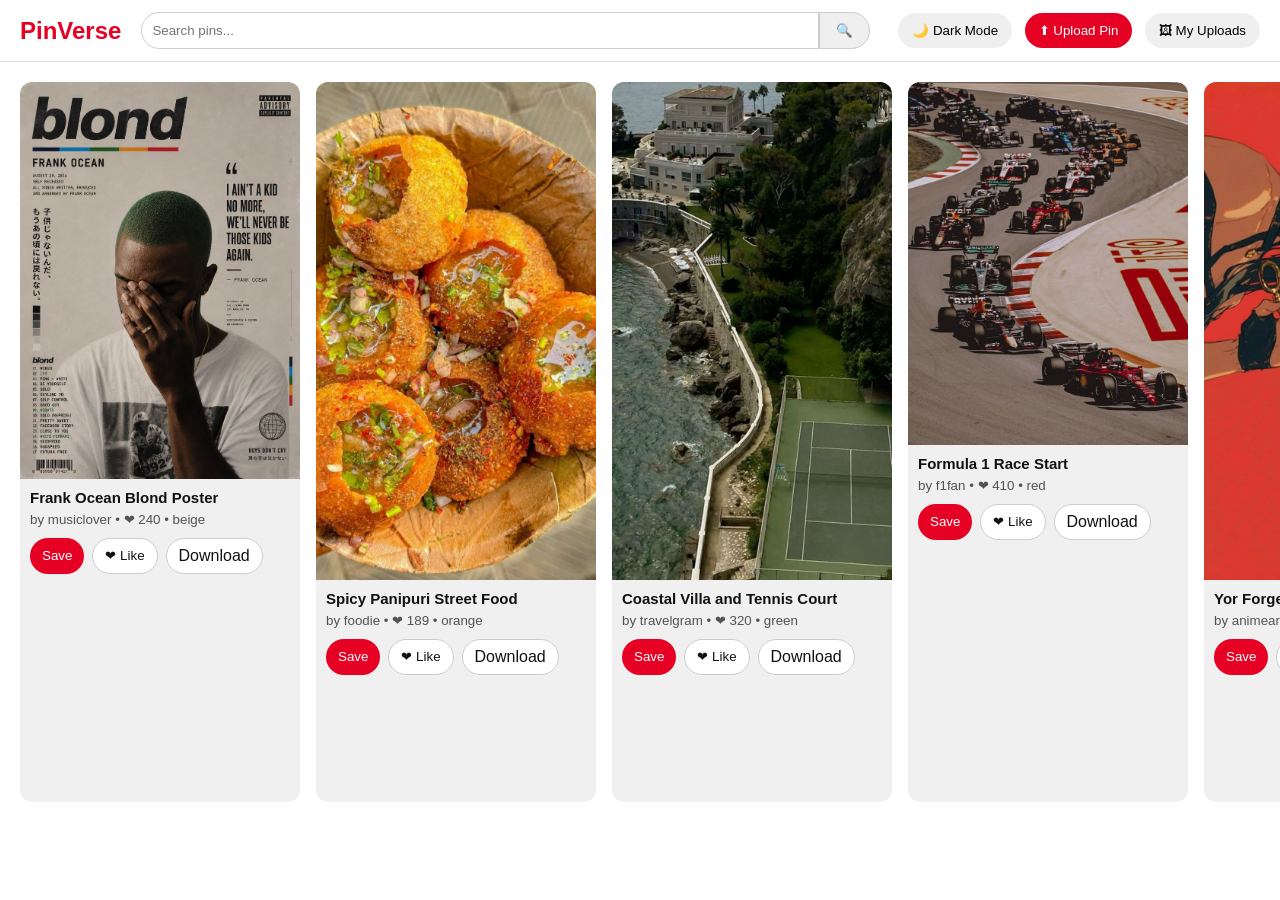
==== index.html @ a73996a0 "Initial commit" ====
<!DOCTYPE html>
<html lang="en" data-theme="light">
<head>
  <meta charset="UTF-8" />
  <meta name="viewport" content="width=device-width, initial-scale=1.0" />
  <title>Pinterest Clone</title>
  <link rel="stylesheet" href="style.css" />
</head>
<body>
  <nav class="navbar">
    <div class="logo">PinVerse</div>

    <!-- Search form. BUG #6 is wired via action + JS below -->
    <!-- BUG #6: Form redirects to error.html on Enter (no preventDefault on submit) -->
    <form id="search-form" action="error.html">
      <input type="text" id="search-input" placeholder="Search pins..." autocomplete="off" />
      <button type="submit" id="search-btn">🔍</button>
    </form>

    <div class="nav-actions">
      <button id="dark-toggle">🌙 Dark Mode</button>
      <!-- BUG #4: Dead upload button — typo onclick, intentionally no file dialog -->
      <button id="upload-btn" onclick="uploadIng()">⬆ Upload Pin</button>
      <button id="preview-test-btn" title="My uploads">🖼 My Uploads</button>
      <input type="file" id="file-input" accept="image/*" hidden />
    </div>
  </nav>

  <div id="upload-preview" class="upload-preview hidden">
    <img id="preview-img" src="" alt="preview" />
    <p id="preview-title"></p>
  </div>

  <!-- BUG #2: Flex row with nowrap — cards force horizontal overflow, last row off-screen -->
  <main id="pin-container" class="pin-container"></main>

  <!-- Template note: each card also contains this (rendered by JS): -->
  <!-- BUG #5: Download navigates externally instead of saving local file -->
  <!-- <a class="download-btn" href="https://pin.it/6lOF3vVip">Download</a> -->

  <div id="modal" class="modal hidden">
    <div class="modal-content">
      <span id="modal-close">&times;</span>
      <img id="modal-img" src="" alt="pin detail" />
      <h2 id="modal-title"></h2>
      <p id="modal-author"></p>
      <div class="modal-actions">
        <button class="like-btn" id="modal-like">❤ Like (<span id="like-count">0</span>)</button>
        <button class="save-btn" id="modal-save">Save Pin</button>
      </div>
    </div>
  </div>

  <div id="confetti-container"></div>

  <script src="script.js"></script>
</body>
</html>
---- style.css ----
:root {
  --background-color: #ffffff;
  --text-color: #111111;
  --card-bg: #f0f0f0;
  --nav-bg: #ffffff;
}

/* BUG #1: Dark mode uses sunburst teal/cream instead of proper dark tones */
[data-theme="dark"] {
  --background-color: #1e5a4c; /* sunburst teal rays (should be #121212) */
  --text-color: #f5e9be;        /* sunburst cream rays (should be #ffffff) */
  --card-bg: #1e5a4c;
  --nav-bg: #f5e9be;
}

* { box-sizing: border-box; margin: 0; padding: 0; }
body { background: var(--background-color); color: var(--text-color); font-family: Arial, sans-serif; }

.navbar {
  display: flex; align-items: center; justify-content: space-between;
  padding: 12px 20px; background: var(--nav-bg);
  position: sticky; top: 0; z-index: 10; border-bottom: 1px solid #ddd;
}
.logo { font-size: 24px; font-weight: bold; color: #e60023; }
.logo span { color: var(--text-color); }
#search-form { display: flex; flex: 1; margin: 0 20px; }
#search-input { flex: 1; padding: 10px; border-radius: 20px 0 0 20px; border: 1px solid #ccc; }
#search-btn { padding: 10px 16px; border-radius: 0 20px 20px 0; border: 1px solid #ccc; cursor: pointer; }
.nav-actions button { margin-left: 8px; padding: 10px 14px; border-radius: 20px; border: none; cursor: pointer; }
#upload-btn { background: #e60023; color: #fff; }

/* BUG #2: Flex nowrap with fixed-width cards + wide container -> guaranteed horizontal overflow */
.pin-container {
  display: flex;
  flex-wrap: nowrap;
  gap: 16px;
  padding: 20px;
  width: 1600px;
  overflow-x: visible;
}
.pin-card { flex: 0 0 280px; }

.pin-card {
  background: var(--card-bg); border-radius: 12px; overflow: hidden;
  cursor: pointer; position: relative; transition: top 1s ease-in;
}
.pin-card img { width: 100%; display: block; }
.pin-info { padding: 10px; }
.pin-info h3 { font-size: 15px; margin-bottom: 4px; }
.pin-info small { opacity: 0.7; }
.card-actions { display: flex; gap: 8px; padding: 0 10px 10px; }
.save-btn { background: #e60023; color: #fff; border: none; border-radius: 20px; padding: 8px 12px; cursor: pointer; }
.like-btn, .download-btn { border: 1px solid #ccc; border-radius: 20px; padding: 8px 12px; cursor: pointer; text-decoration: none; color: inherit; background: #fff; }

/* Used by BUG #8 gravity drop — highly visible fall: spins, drops off screen, fades */
@keyframes fallDrop {
  0% { transform: translateY(0) rotate(0deg); opacity: 1; }
  30% { transform: translateY(60px) rotate(8deg); opacity: 1; }
  70% { transform: translateY(70vh) rotate(-15deg); opacity: 0.9; }
  100% { transform: translateY(110vh) rotate(25deg); opacity: 0; }
}
.pin-card.fall { animation: fallDrop 1.2s ease-in forwards; z-index: 50; }

.modal { position: fixed; inset: 0; background: rgba(0,0,0,0.6); display: flex; align-items: center; justify-content: center; }
.modal.hidden, .hidden { display: none; }
.modal-content { background: var(--background-color); padding: 20px; border-radius: 12px; max-width: 500px; width: 90%; text-align: center; }
.modal-content img { width: 100%; border-radius: 8px; }
#modal-close { float: right; font-size: 28px; cursor: pointer; }
.modal-actions { margin-top: 12px; display: flex; gap: 10px; justify-content: center; }

.upload-preview {
  position: fixed; top: 50%; left: 50%; transform: translate(-50%, -50%);
  z-index: 60; text-align: center; padding: 20px;
  background: var(--background-color); border-radius: 12px;
  box-shadow: 0 8px 30px rgba(0,0,0,0.35); max-width: 90vw;
}
.upload-preview img {
  display: block; margin: 0 auto 16px; max-width: 500px; width: 100%;
  border-radius: 8px;
}
.upload-preview {
  min-width: 640px; max-width: 92vw;
}
.upload-preview p { font-size: 18px; margin-top: 8px; }

#confetti-container { position: fixed; top: 0; left: 0; width: 100%; pointer-events: none; z-index: 99; }
.confetti { position: absolute; width: 10px; height: 10px; top: 0; }

/* Minimal pop on just the ❤ inside the <small> likes line */
.pin-info .heart { display: inline-block; }
@keyframes heartPop { 0% { transform: scale(1); } 40% { transform: scale(1.6); color: #e60023; } 100% { transform: scale(1); } }
.pin-info .heart.heart-pop { animation: heartPop 0.35s ease; }
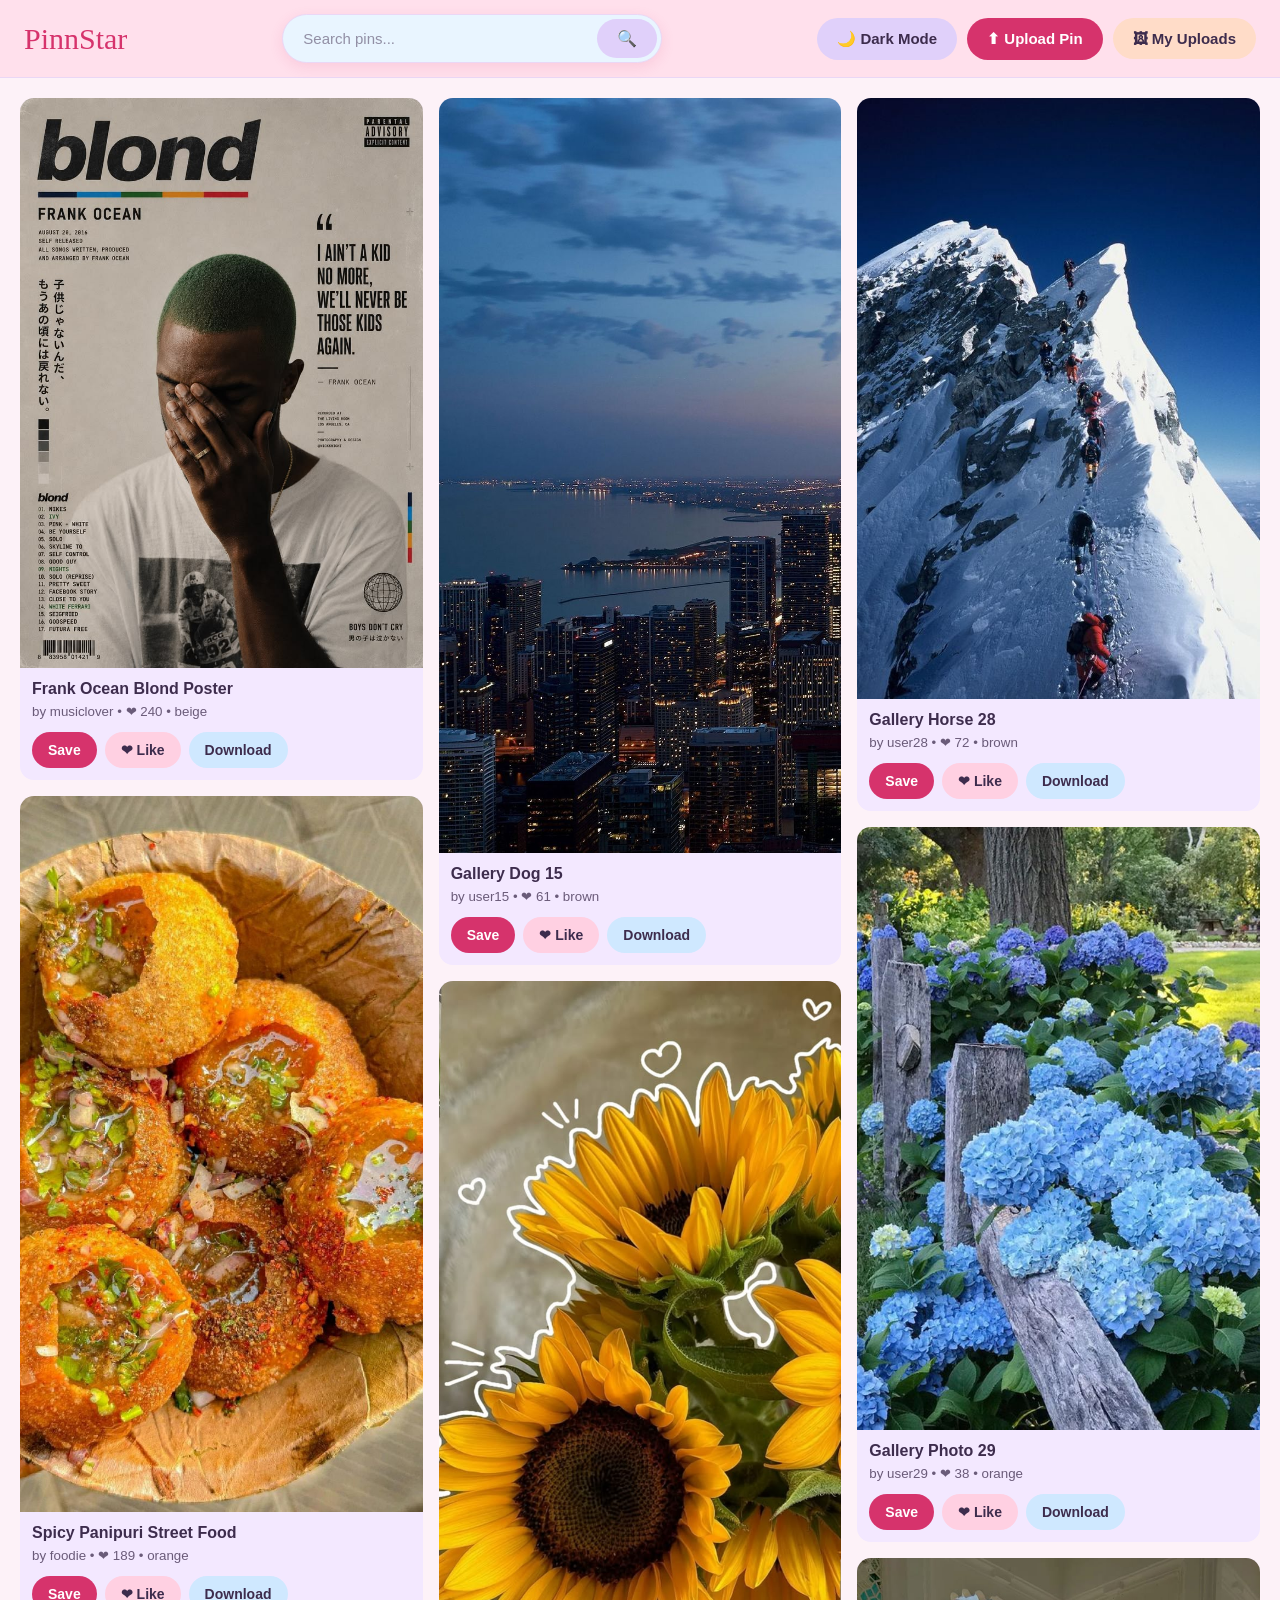
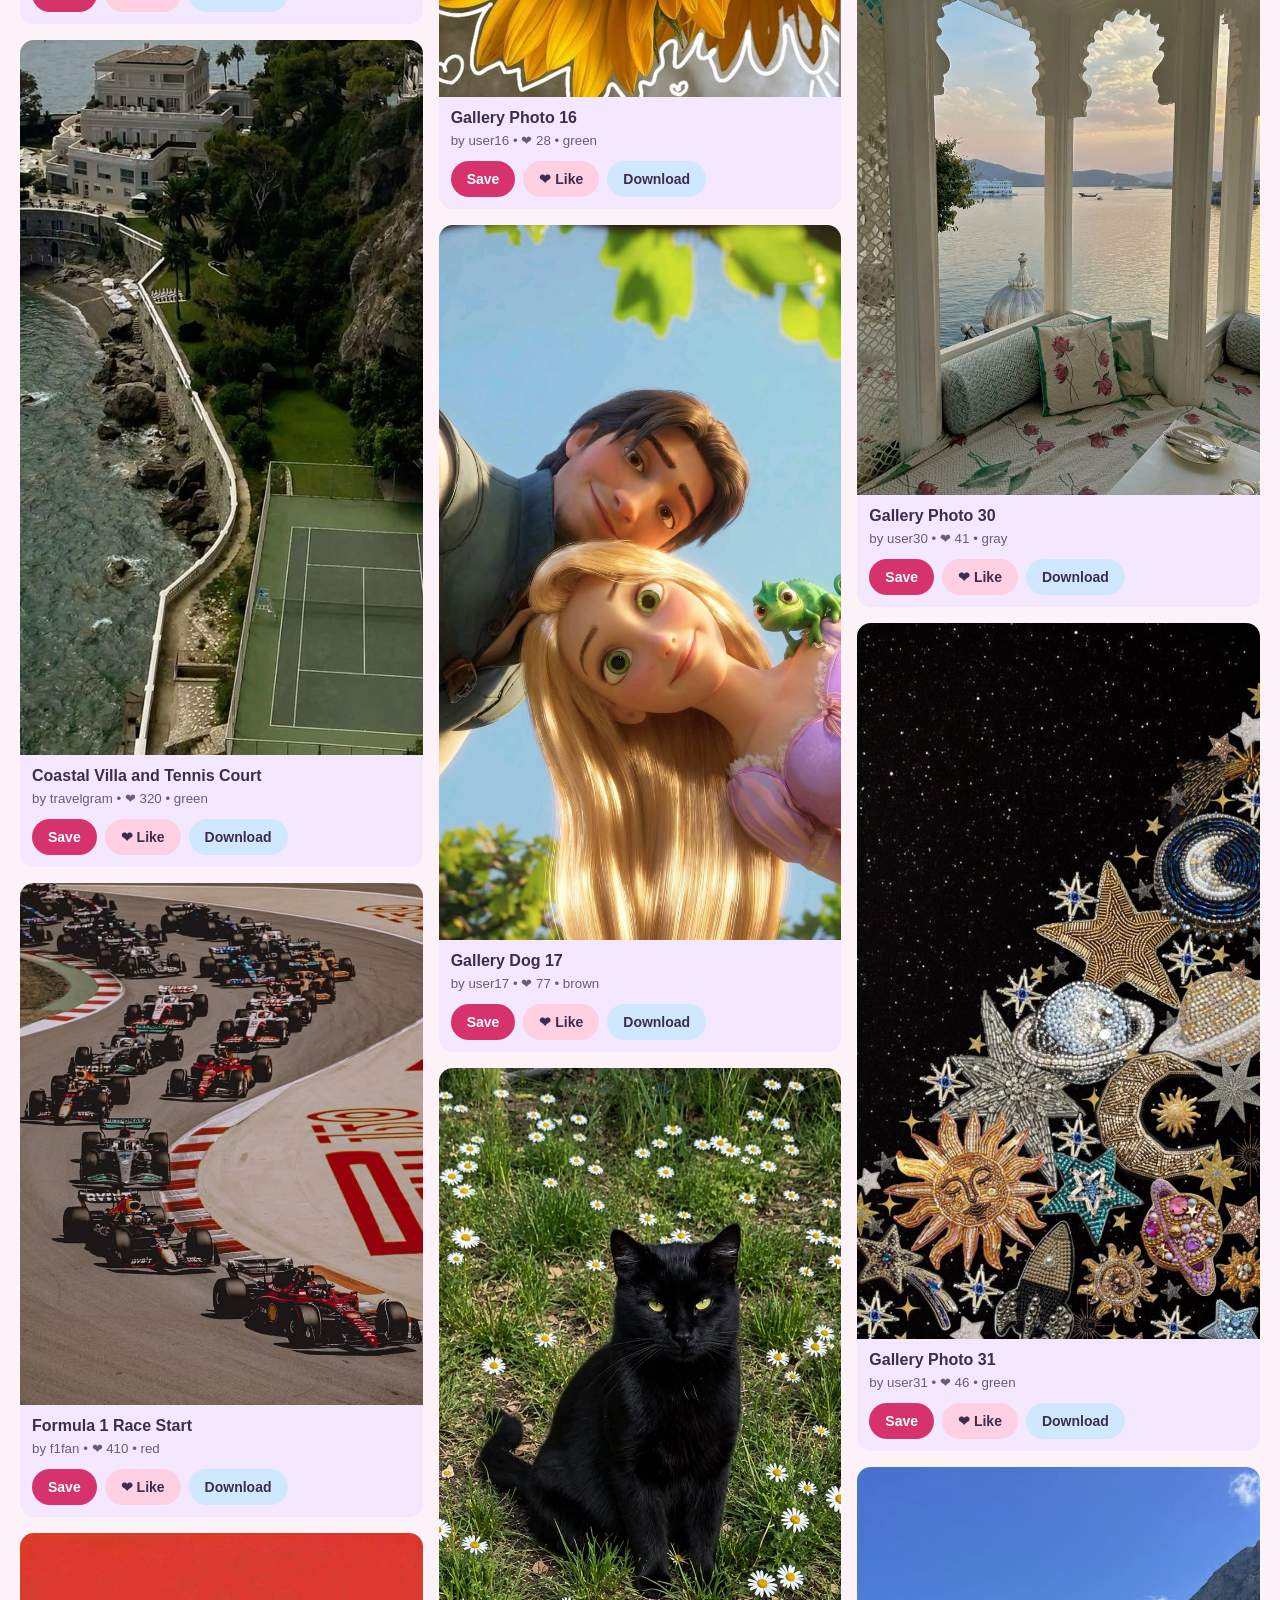
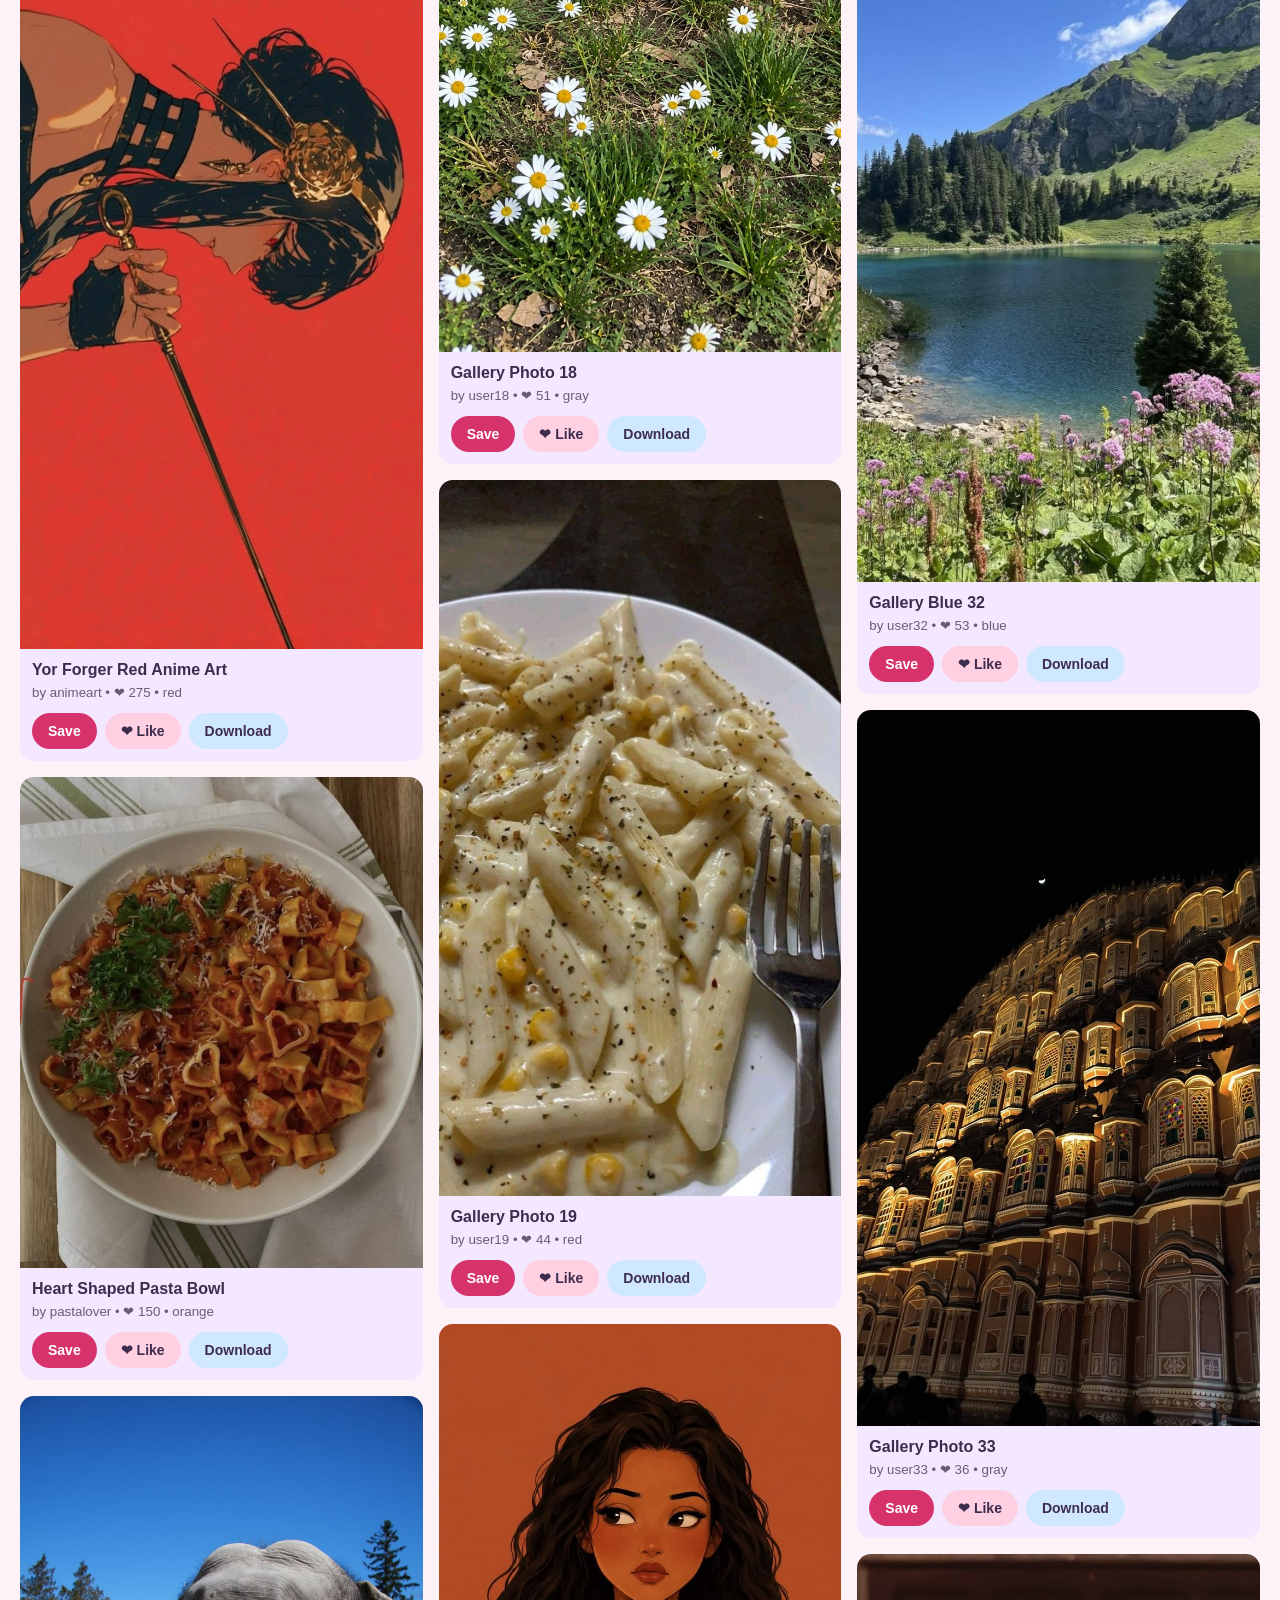
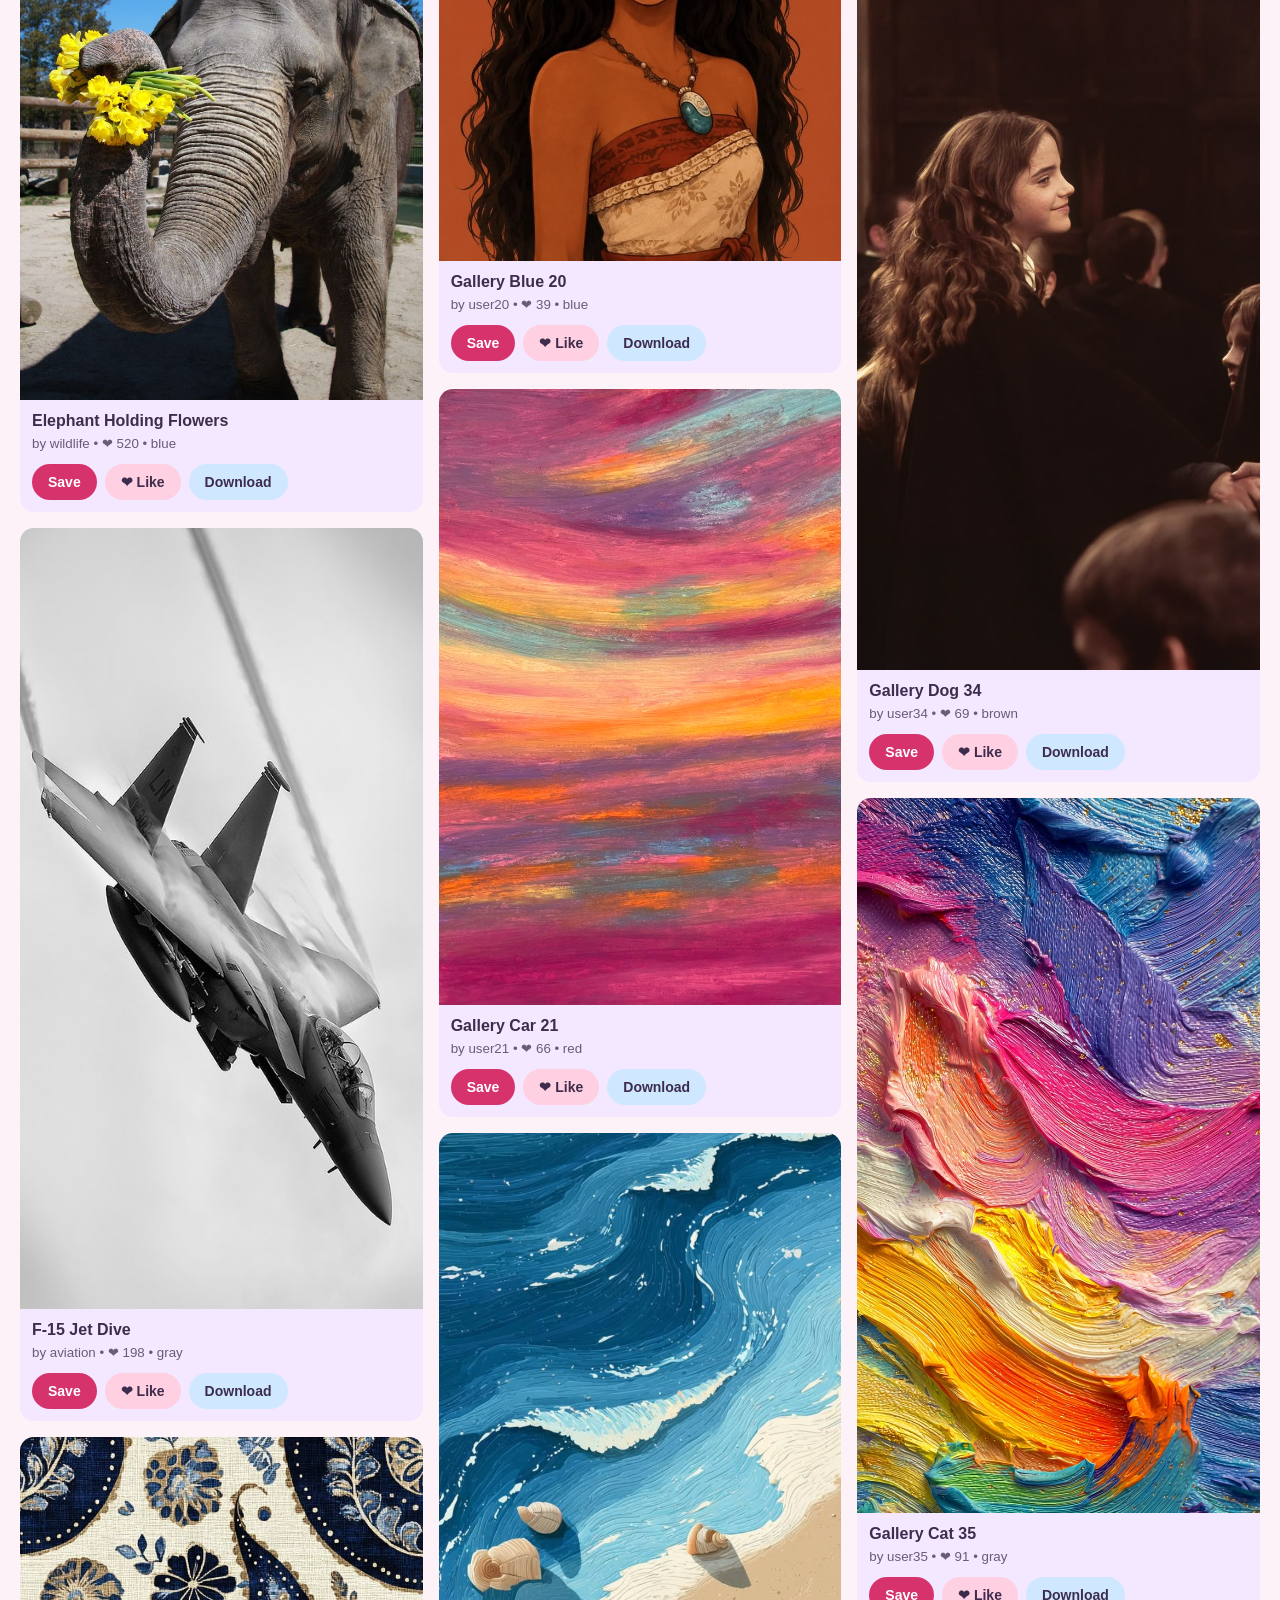
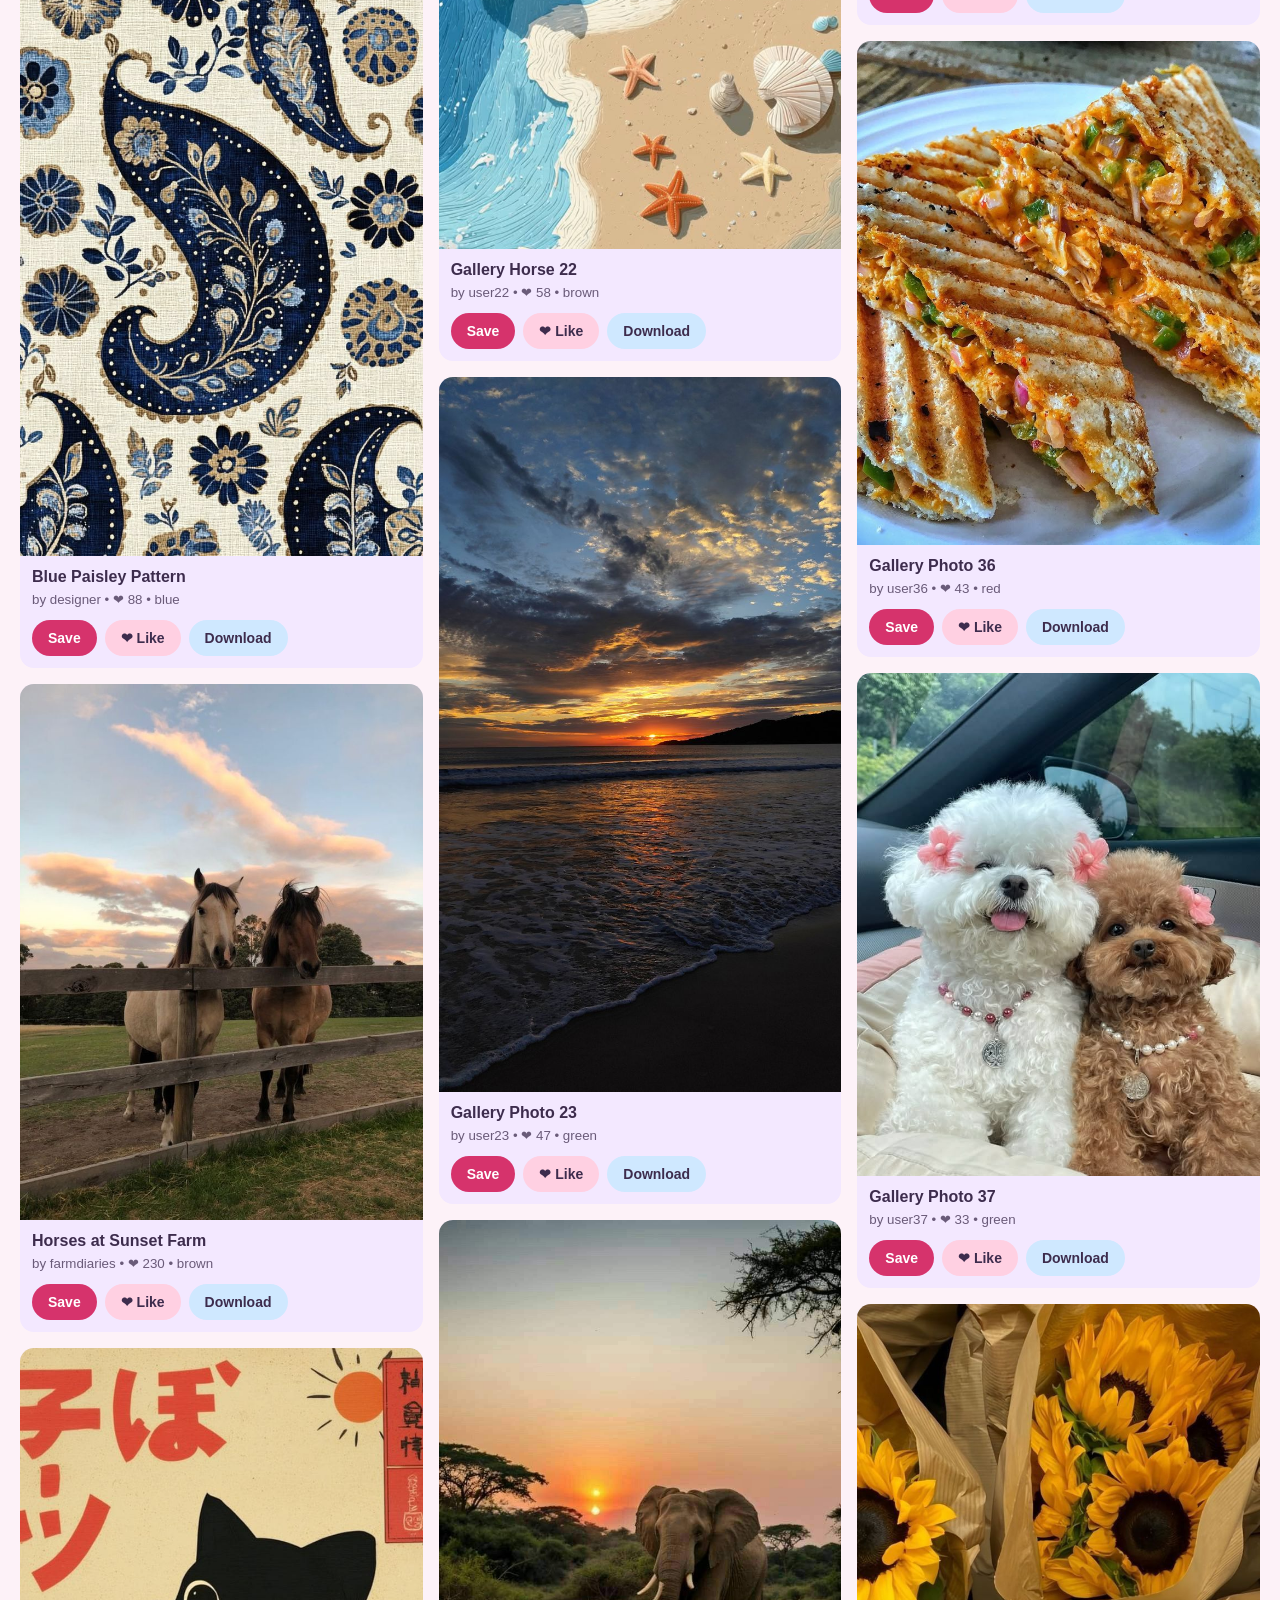
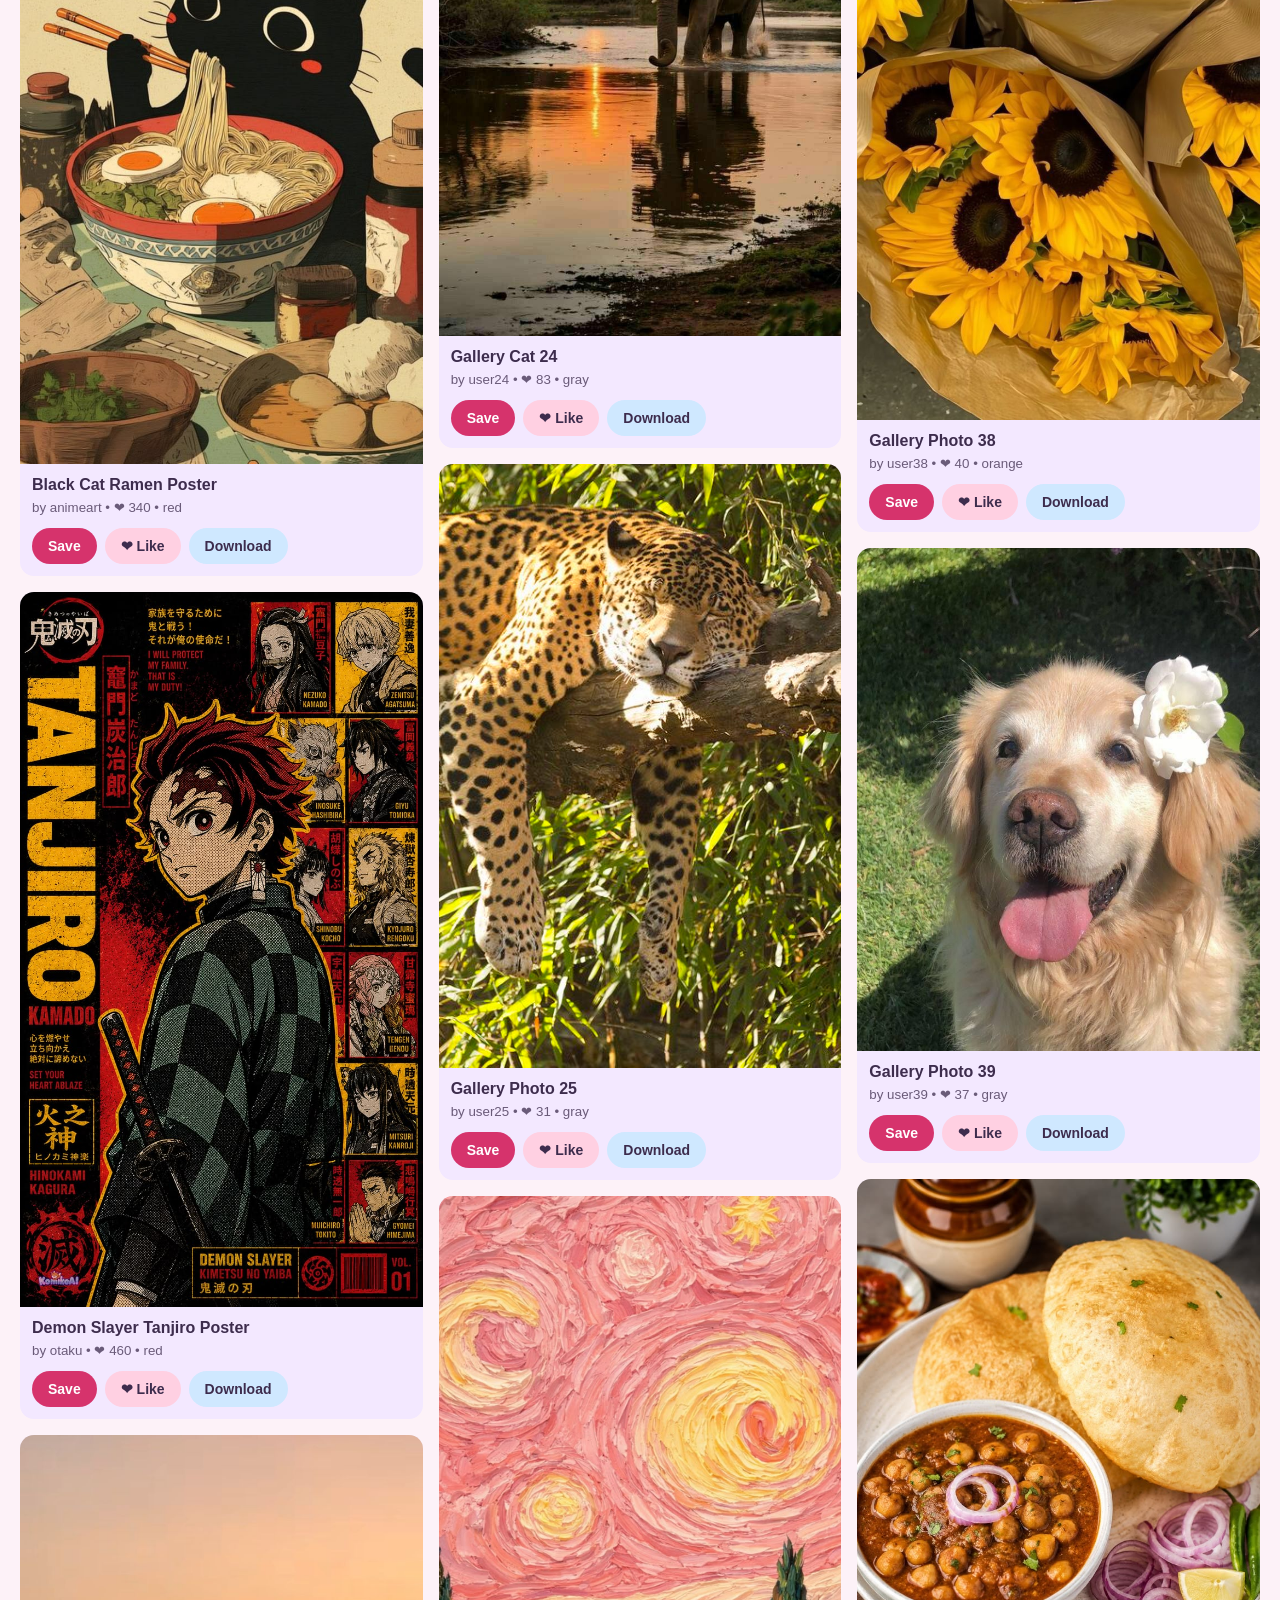
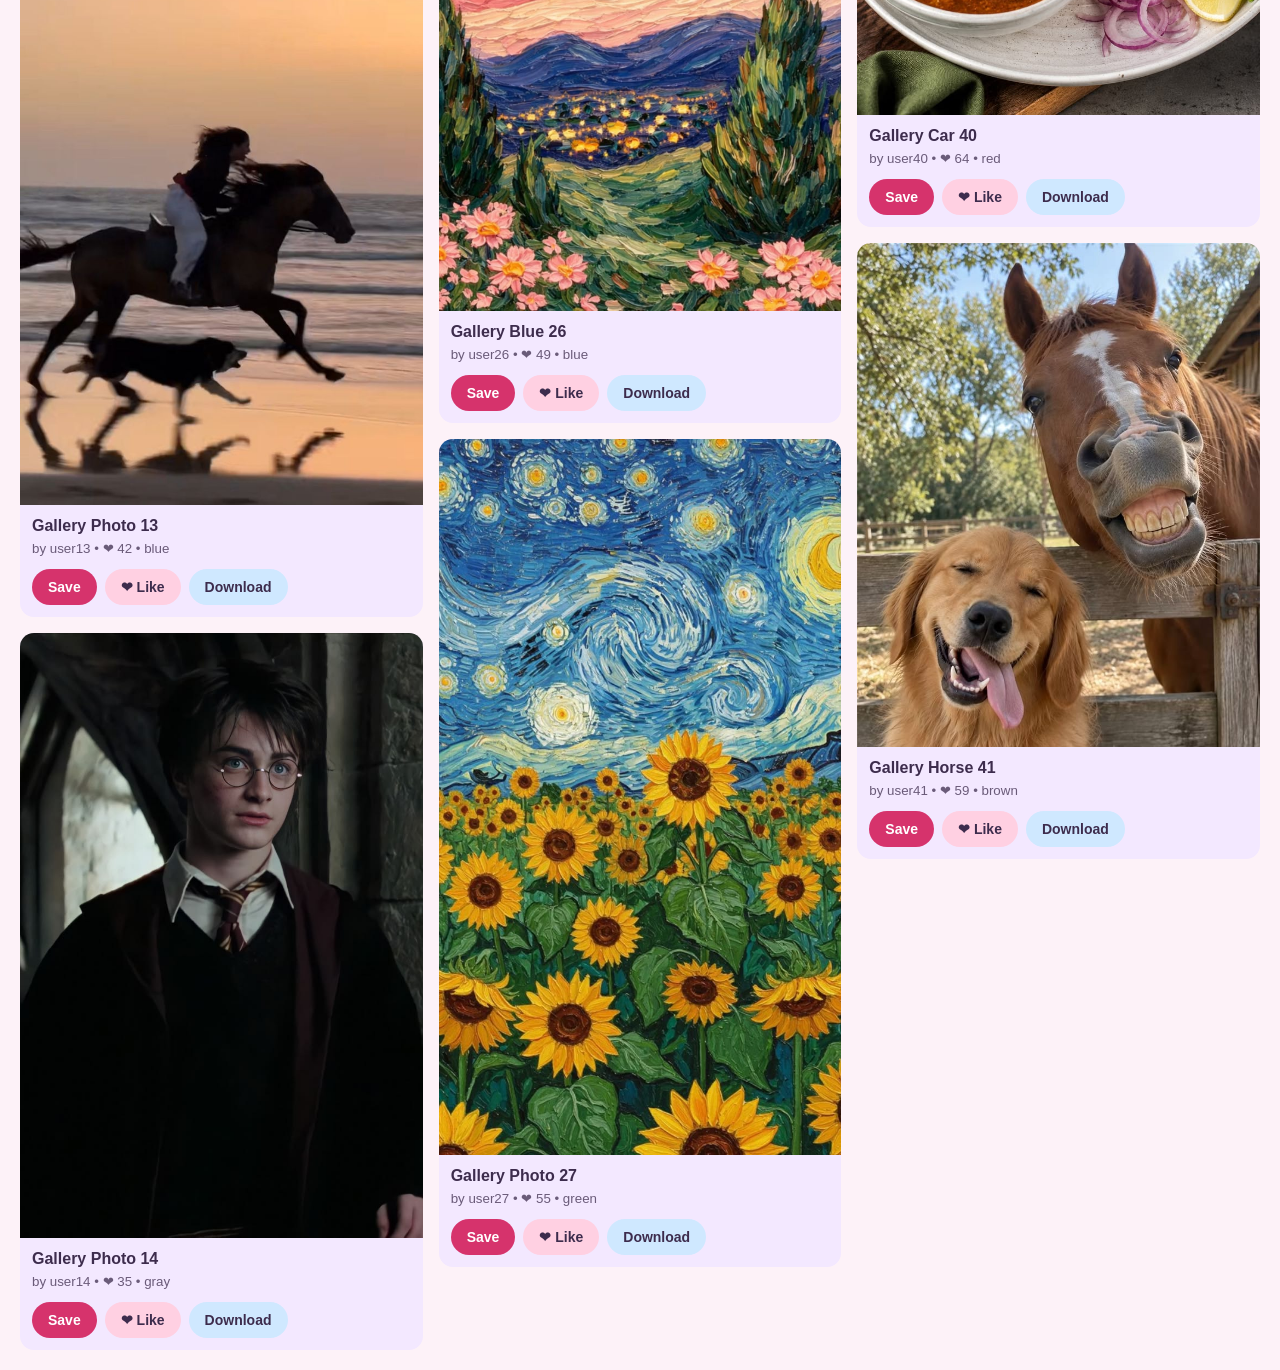
==== commit 1209994a: "Update website" ====
--- a/index.html
+++ b/index.html
@@ -3,24 +3,22 @@
 <head>
   <meta charset="UTF-8" />
   <meta name="viewport" content="width=device-width, initial-scale=1.0" />
-  <title>Pinterest Clone</title>
+  <title>PinnStar</title>
   <link rel="stylesheet" href="style.css" />
 </head>
 <body>
   <nav class="navbar">
-    <div class="logo">PinVerse</div>
+    <div class="logo">PinnStar</div>
 
-    <!-- Search form. BUG #6 is wired via action + JS below -->
-    <!-- BUG #6: Form redirects to error.html on Enter (no preventDefault on submit) -->
-    <form id="search-form" action="error.html">
+    <form id="search-form">
       <input type="text" id="search-input" placeholder="Search pins..." autocomplete="off" />
       <button type="submit" id="search-btn">🔍</button>
     </form>
 
     <div class="nav-actions">
       <button id="dark-toggle">🌙 Dark Mode</button>
-      <!-- BUG #4: Dead upload button — typo onclick, intentionally no file dialog -->
-      <button id="upload-btn" onclick="uploadIng()">⬆ Upload Pin</button>
+      <!-- CORRECT: onclick="uploadImage()" -->
+      <button id="upload-btn" onclick="downloadImage()">⬆ Upload Pin</button>
       <button id="preview-test-btn" title="My uploads">🖼 My Uploads</button>
       <input type="file" id="file-input" accept="image/*" hidden />
     </div>
@@ -31,12 +29,7 @@
     <p id="preview-title"></p>
   </div>
 
-  <!-- BUG #2: Flex row with nowrap — cards force horizontal overflow, last row off-screen -->
   <main id="pin-container" class="pin-container"></main>
-
-  <!-- Template note: each card also contains this (rendered by JS): -->
-  <!-- BUG #5: Download navigates externally instead of saving local file -->
-  <!-- <a class="download-btn" href="https://pin.it/6lOF3vVip">Download</a> -->
 
   <div id="modal" class="modal hidden">
     <div class="modal-content">
@@ -55,4 +48,4 @@
 
   <script src="script.js"></script>
 </body>
-</html>
+</html>
--- a/style.css
+++ b/style.css
@@ -1,58 +1,123 @@
 :root {
-  --background-color: #ffffff;
-  --text-color: #111111;
-  --card-bg: #f0f0f0;
-  --nav-bg: #ffffff;
+  --background-color: #fdf2f8;  /* blush pink */
+  --text-color: #3d2c4d;        /* soft plum */
+  --card-bg: #f3e8ff;           /* lavender mist */
+  --nav-bg: #ffe0ec;            /* pastel pink */
+  --input-bg: #e9f5ff;          /* baby blue */
+  --border-color: #ead7f5;
+  --accent: #d6336c;            /* raspberry pink */
+
+  --lavender: #e0d0fa;
+  --peach: #ffdcc8;
+  --rose: #ffd0e2;
+  --sky: #cfe8ff;
 }
 
-/* BUG #1: Dark mode uses sunburst teal/cream instead of proper dark tones */
 [data-theme="dark"] {
-  --background-color: #1e5a4c; /* sunburst teal rays (should be #121212) */
-  --text-color: #f5e9be;        /* sunburst cream rays (should be #ffffff) */
-  --card-bg: #1e5a4c;
-  --nav-bg: #f5e9be;
+  --background-color: #121212;
+  --text-color: #ffffff;
+  --card-bg: #1e1e1e;
+  --nav-bg: #1a1a1a;
+  --input-bg: #2c2c2c;
+  --border-color: #333333;
+  --accent: #ff6f9c;
+
+  --lavender: #3b2f5c;
+  --peach: #5a3a2e;
+  --rose: #5c2f45;
+  --sky: #26435f;
 }
 
 * { box-sizing: border-box; margin: 0; padding: 0; }
-body { background: var(--background-color); color: var(--text-color); font-family: Arial, sans-serif; }
+body {
+  background: var(--background-color);
+  color: var(--text-color);
+  font-family: "Quicksand", "Trebuchet MS", sans-serif;
+  font-weight: 500;
+}
+button, input { font-family: inherit; }
 
 .navbar {
   display: flex; align-items: center; justify-content: space-between;
-  padding: 12px 20px; background: var(--nav-bg);
-  position: sticky; top: 0; z-index: 10; border-bottom: 1px solid #ddd;
+  padding: 14px 24px; background: var(--nav-bg);
+  position: sticky; top: 0; z-index: 10; border-bottom: 1px solid var(--border-color);
 }
-.logo { font-size: 24px; font-weight: bold; color: #e60023; }
+.logo { font-family: "Pacifico", cursive; font-size: 30px; color: var(--accent); }
 .logo span { color: var(--text-color); }
-#search-form { display: flex; flex: 1; margin: 0 20px; }
-#search-input { flex: 1; padding: 10px; border-radius: 20px 0 0 20px; border: 1px solid #ccc; }
-#search-btn { padding: 10px 16px; border-radius: 0 20px 20px 0; border: 1px solid #ccc; cursor: pointer; }
-.nav-actions button { margin-left: 8px; padding: 10px 14px; border-radius: 20px; border: none; cursor: pointer; }
-#upload-btn { background: #e60023; color: #fff; }
 
-/* BUG #2: Flex nowrap with fixed-width cards + wide container -> guaranteed horizontal overflow */
+/* Shorter, prettier search bar */
+#search-form {
+  display: flex; align-items: center;
+  flex: 0 1 380px; margin: 0 auto;
+  background: var(--input-bg);
+  border: 1px solid var(--border-color);
+  border-radius: 999px;
+  padding: 4px;
+  box-shadow: 0 4px 14px rgba(214, 51, 108, 0.12);
+  transition: box-shadow 0.2s, border-color 0.2s;
+}
+#search-form:focus-within {
+  border-color: var(--accent);
+  box-shadow: 0 0 0 3px rgba(214, 51, 108, 0.18);
+}
+#search-input {
+  flex: 1; min-width: 0;
+  padding: 10px 16px; font-size: 15px;
+  border: none; outline: none; background: transparent; color: var(--text-color);
+}
+#search-input::placeholder { color: var(--text-color); opacity: 0.5; }
+#search-btn {
+  padding: 10px 20px; font-size: 16px;
+  border: none; border-radius: 999px;
+  background: var(--lavender); color: var(--text-color); cursor: pointer;
+}
+
+/* Bigger buttons, each with its own pastel color */
+.nav-actions { display: flex; align-items: center; gap: 10px; }
+.nav-actions button {
+  padding: 12px 20px; font-size: 15px; font-weight: 700;
+  border-radius: 999px; border: none; cursor: pointer;
+  color: var(--text-color);
+}
+#dark-toggle { background: var(--lavender); }
+#preview-test-btn { background: var(--peach); }
+#upload-btn { background: var(--accent); color: #fff; }
+
 .pin-container {
-  display: flex;
-  flex-wrap: nowrap;
-  gap: 16px;
+  column-width: 300px;
+  column-gap: 16px;
   padding: 20px;
-  width: 1600px;
-  overflow-x: visible;
 }
-.pin-card { flex: 0 0 280px; }
 
 .pin-card {
-  background: var(--card-bg); border-radius: 12px; overflow: hidden;
+  break-inside: avoid;
+  margin-bottom: 16px;
+  background: var(--card-bg); border-radius: 14px; overflow: hidden;
   cursor: pointer; position: relative; transition: top 1s ease-in;
 }
 .pin-card img { width: 100%; display: block; }
-.pin-info { padding: 10px; }
-.pin-info h3 { font-size: 15px; margin-bottom: 4px; }
-.pin-info small { opacity: 0.7; }
-.card-actions { display: flex; gap: 8px; padding: 0 10px 10px; }
-.save-btn { background: #e60023; color: #fff; border: none; border-radius: 20px; padding: 8px 12px; cursor: pointer; }
-.like-btn, .download-btn { border: 1px solid #ccc; border-radius: 20px; padding: 8px 12px; cursor: pointer; text-decoration: none; color: inherit; background: #fff; }
+.pin-info { padding: 12px; }
+.pin-info h3 { font-size: 16px; font-weight: 700; margin-bottom: 4px; }
+.pin-info small { opacity: 0.75; }
+.card-actions { display: flex; flex-wrap: wrap; gap: 8px; padding: 0 12px 12px; }
 
-/* Used by BUG #8 gravity drop — highly visible fall: spins, drops off screen, fades */
+.save-btn, .like-btn, .download-btn {
+  padding: 10px 16px; font-size: 14px; font-weight: 700;
+  border: none; border-radius: 999px; cursor: pointer;
+  text-decoration: none; color: var(--text-color);
+}
+.save-btn { background: var(--accent); color: #fff; }
+.like-btn { background: var(--rose); }
+.download-btn { background: var(--sky); }
+
+.nav-actions button, .save-btn, .like-btn, .download-btn, #search-btn {
+  transition: transform 0.15s ease, filter 0.15s ease;
+}
+.nav-actions button:hover, .save-btn:hover, .like-btn:hover, .download-btn:hover, #search-btn:hover {
+  transform: translateY(-2px);
+  filter: brightness(0.97);
+}
+
 @keyframes fallDrop {
   0% { transform: translateY(0) rotate(0deg); opacity: 1; }
   30% { transform: translateY(60px) rotate(8deg); opacity: 1; }
@@ -63,30 +128,56 @@
 
 .modal { position: fixed; inset: 0; background: rgba(0,0,0,0.6); display: flex; align-items: center; justify-content: center; }
 .modal.hidden, .hidden { display: none; }
-.modal-content { background: var(--background-color); padding: 20px; border-radius: 12px; max-width: 500px; width: 90%; text-align: center; }
+.modal-content { background: var(--background-color); padding: 20px; border-radius: 14px; max-width: 500px; width: 90%; text-align: center; }
 .modal-content img { width: 100%; border-radius: 8px; }
 #modal-close { float: right; font-size: 28px; cursor: pointer; }
 .modal-actions { margin-top: 12px; display: flex; gap: 10px; justify-content: center; }
 
-.upload-preview {
-  position: fixed; top: 50%; left: 50%; transform: translate(-50%, -50%);
-  z-index: 60; text-align: center; padding: 20px;
-  background: var(--background-color); border-radius: 12px;
-  box-shadow: 0 8px 30px rgba(0,0,0,0.35); max-width: 90vw;
-}
-.upload-preview img {
-  display: block; margin: 0 auto 16px; max-width: 500px; width: 100%;
-  border-radius: 8px;
-}
-.upload-preview {
-  min-width: 640px; max-width: 92vw;
-}
-.upload-preview p { font-size: 18px; margin-top: 8px; }
+.upload-preview { text-align: center; padding: 12px; }
+.upload-preview img { max-width: 200px; border-radius: 8px; }
 
 #confetti-container { position: fixed; top: 0; left: 0; width: 100%; pointer-events: none; z-index: 99; }
 .confetti { position: absolute; width: 10px; height: 10px; top: 0; }
 
-/* Minimal pop on just the ❤ inside the <small> likes line */
 .pin-info .heart { display: inline-block; }
-@keyframes heartPop { 0% { transform: scale(1); } 40% { transform: scale(1.6); color: #e60023; } 100% { transform: scale(1); } }
+@keyframes heartPop { 0% { transform: scale(1); } 40% { transform: scale(1.6); color: var(--accent); } 100% { transform: scale(1); } }
 .pin-info .heart.heart-pop { animation: heartPop 0.35s ease; }
+
+/* BUG 1: image disappears on hover. CORRECT: delete this rule */
+.pin-card img:hover { opacity: 0; }
+
+/* BUG 3: Save expands over the whole page */
+#save-overlay {
+  position: fixed; inset: 0; z-index: 500;
+  background: var(--accent); color: #fff;
+  display: flex; align-items: center; justify-content: center;
+  font-size: 12vw; font-weight: 700;
+  animation: growSave 0.6s ease-out;
+}
+@keyframes growSave {
+  from { transform: scale(0.05); border-radius: 50%; }
+  to { transform: scale(1); border-radius: 0; }
+}
+
+/* BUG 6: page shakes and cracks on search */
+@keyframes shake {
+  0%, 100% { transform: translate(0, 0); }
+  20% { transform: translate(-12px, 8px) rotate(-1deg); }
+  40% { transform: translate(10px, -10px) rotate(1deg); }
+  60% { transform: translate(-8px, -6px) rotate(-1deg); }
+  80% { transform: translate(8px, 10px) rotate(1deg); }
+}
+.shake { animation: shake 0.4s linear 3; }
+
+#crack-overlay {
+  position: fixed; inset: 0; z-index: 1000;
+  background: rgba(0, 0, 0, 0.88); color: #fff;
+  display: flex; flex-direction: column; align-items: center; justify-content: center;
+  text-align: center;
+}
+#crack-overlay svg { position: absolute; inset: 0; width: 100%; height: 100%; }
+#crack-overlay h1, #crack-overlay p { position: relative; }
+#crack-overlay h1 { font-size: 64px; }
+#crack-overlay p { font-size: 22px; margin-top: 10px; }
+.crack-line { fill: none; stroke: #fff; stroke-width: 0.6; opacity: 0; animation: crackIn 0.25s forwards; }
+@keyframes crackIn { to { opacity: 1; } }
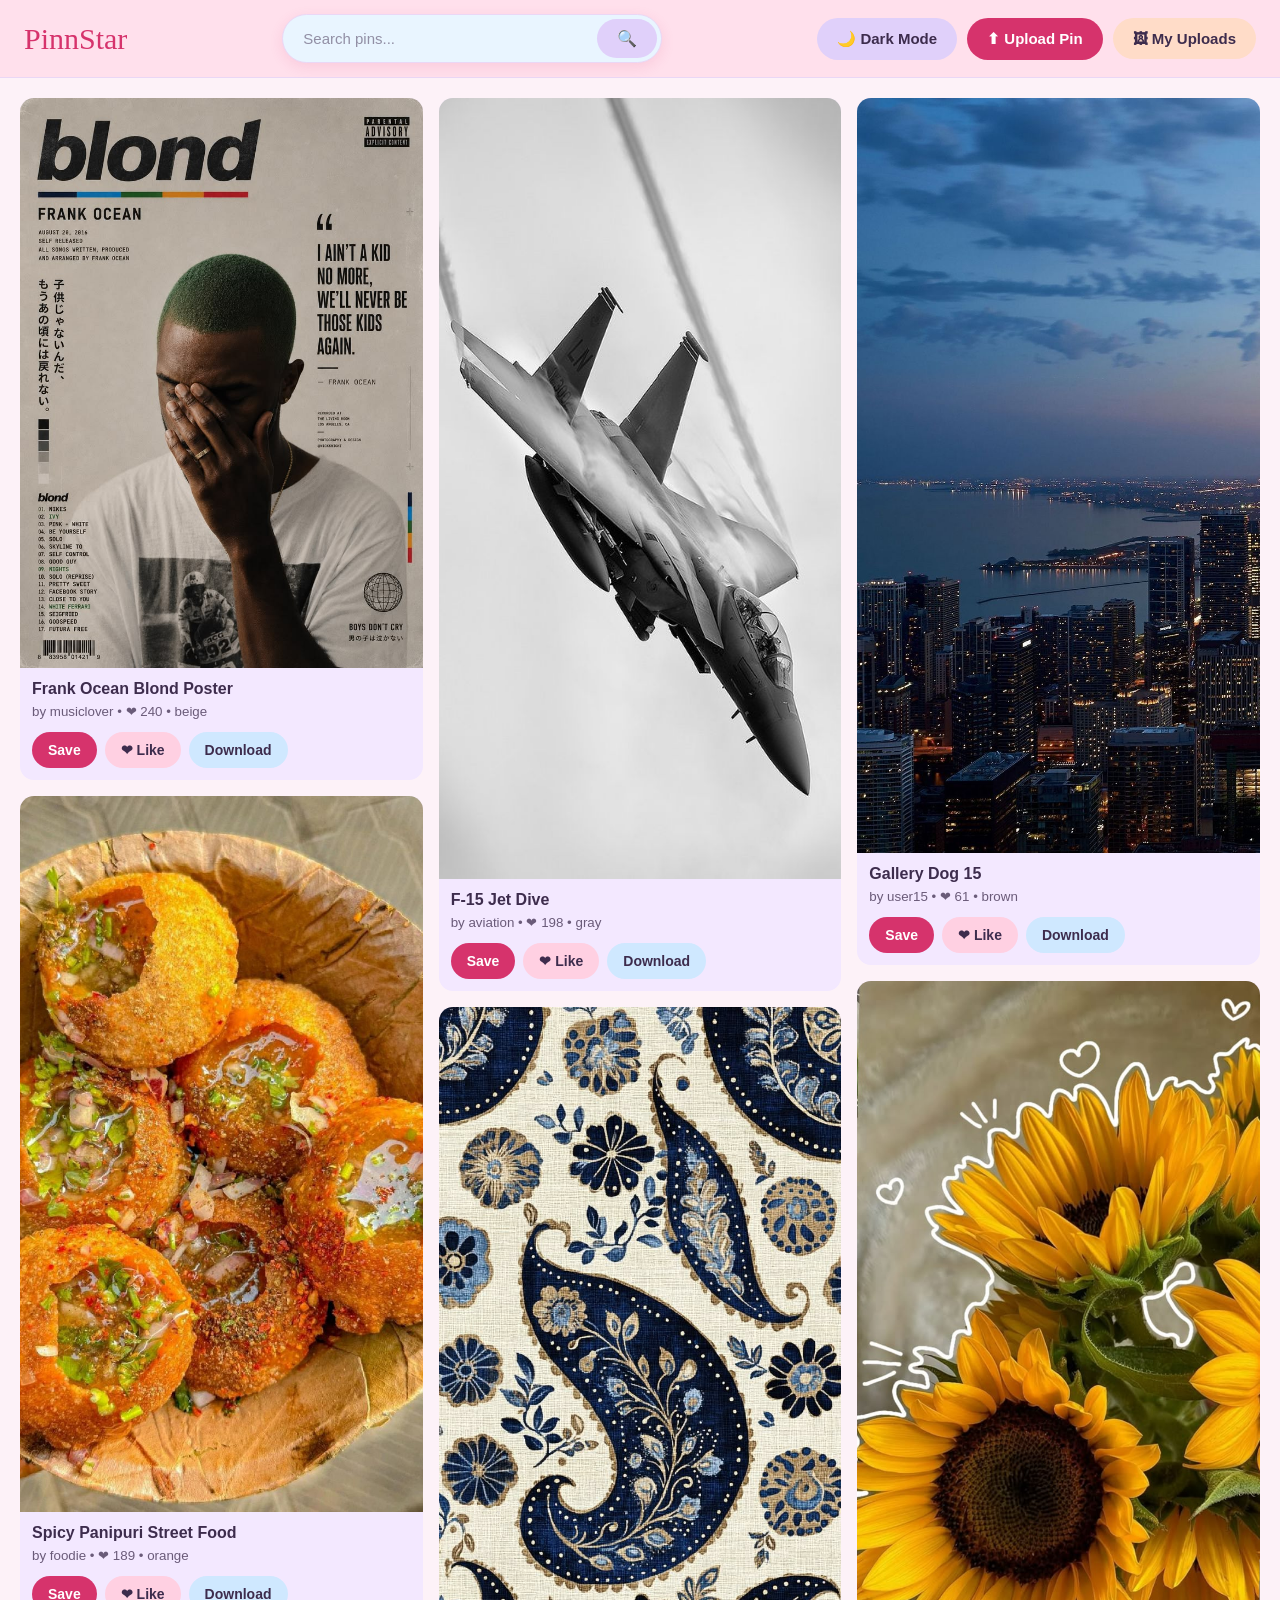
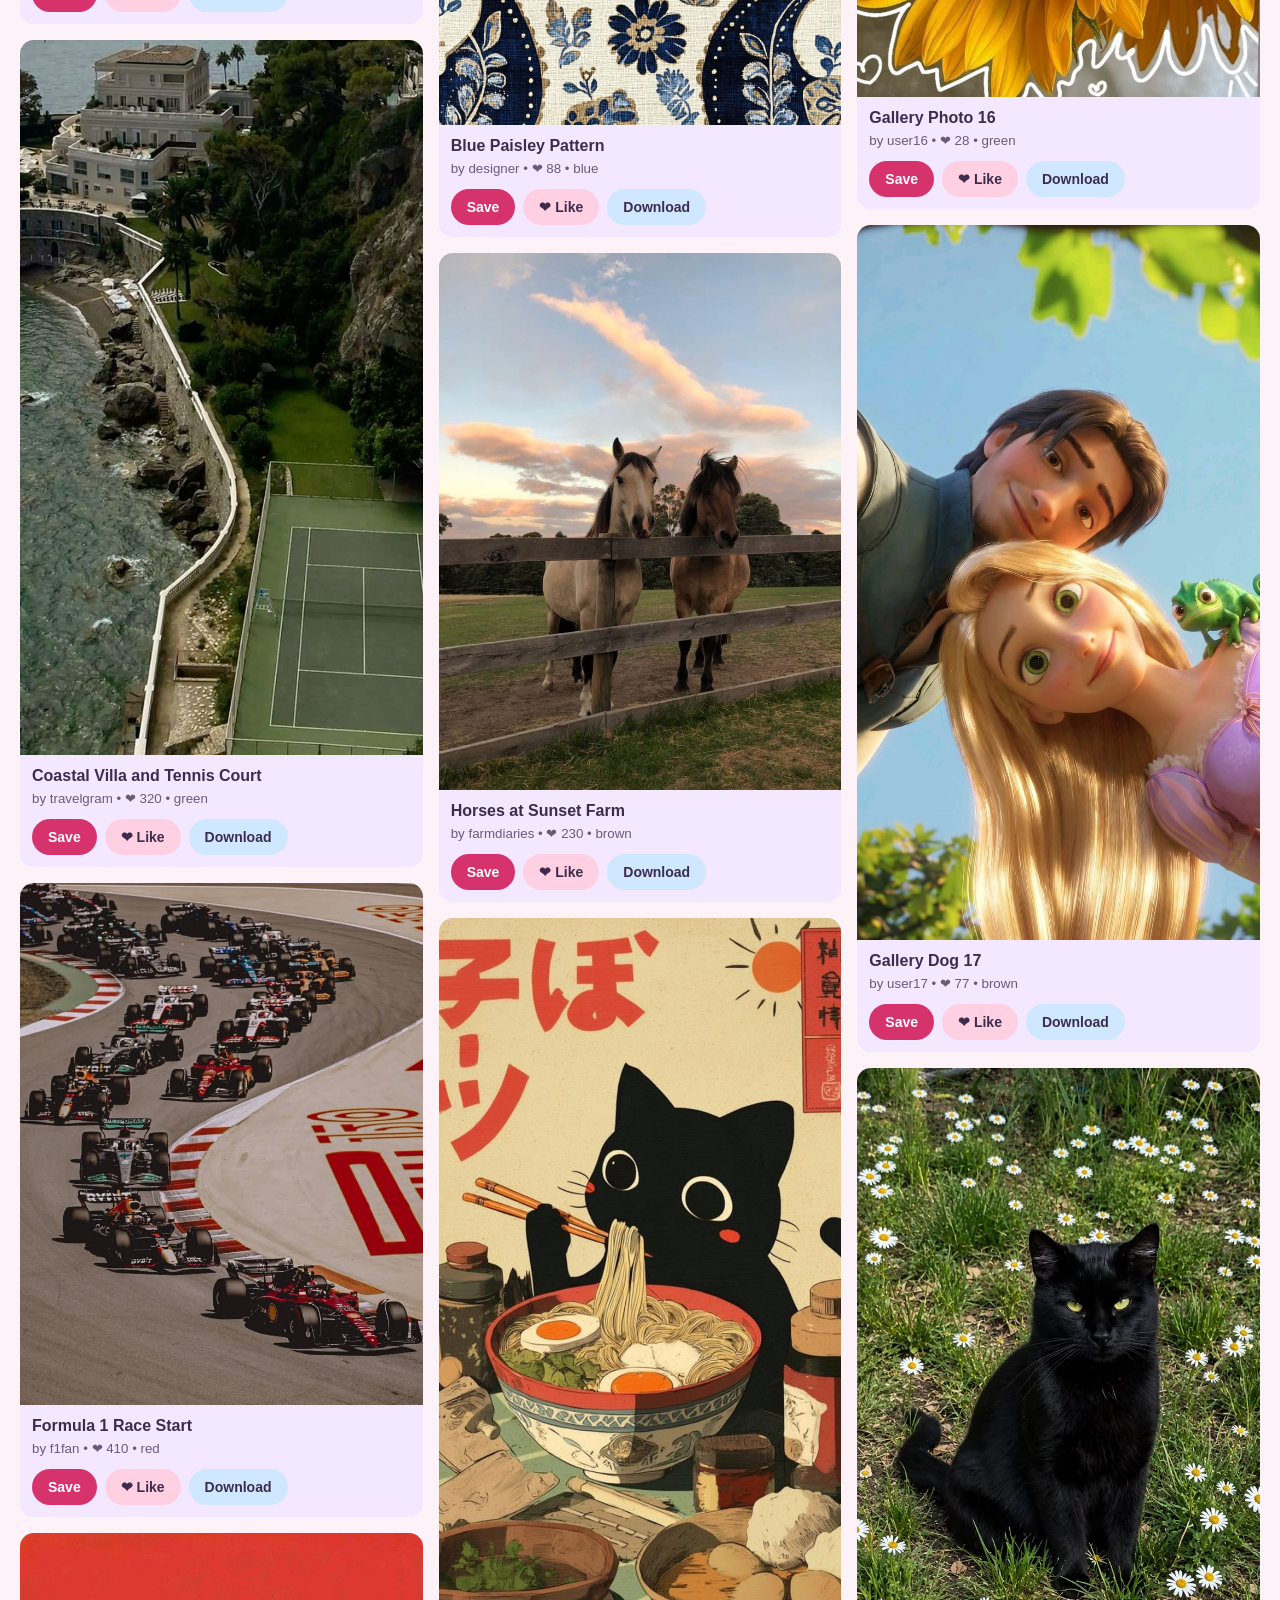
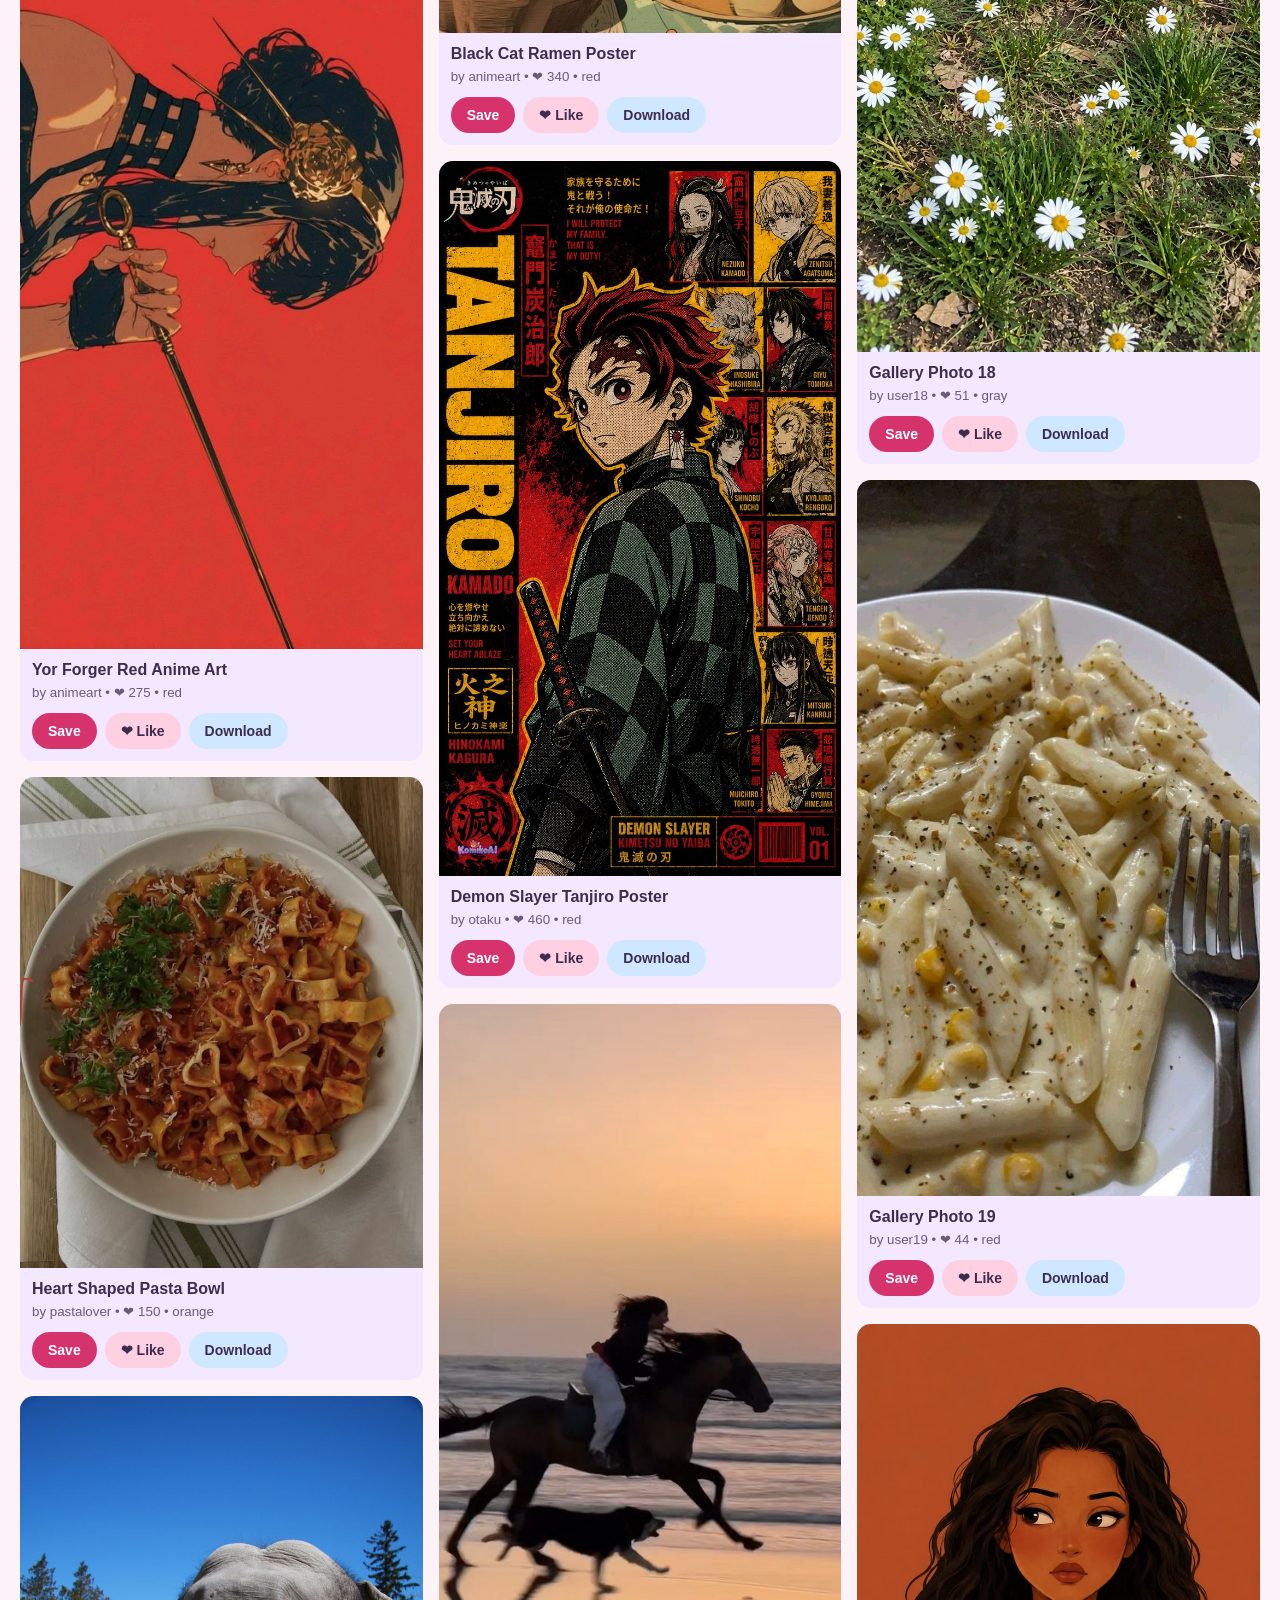
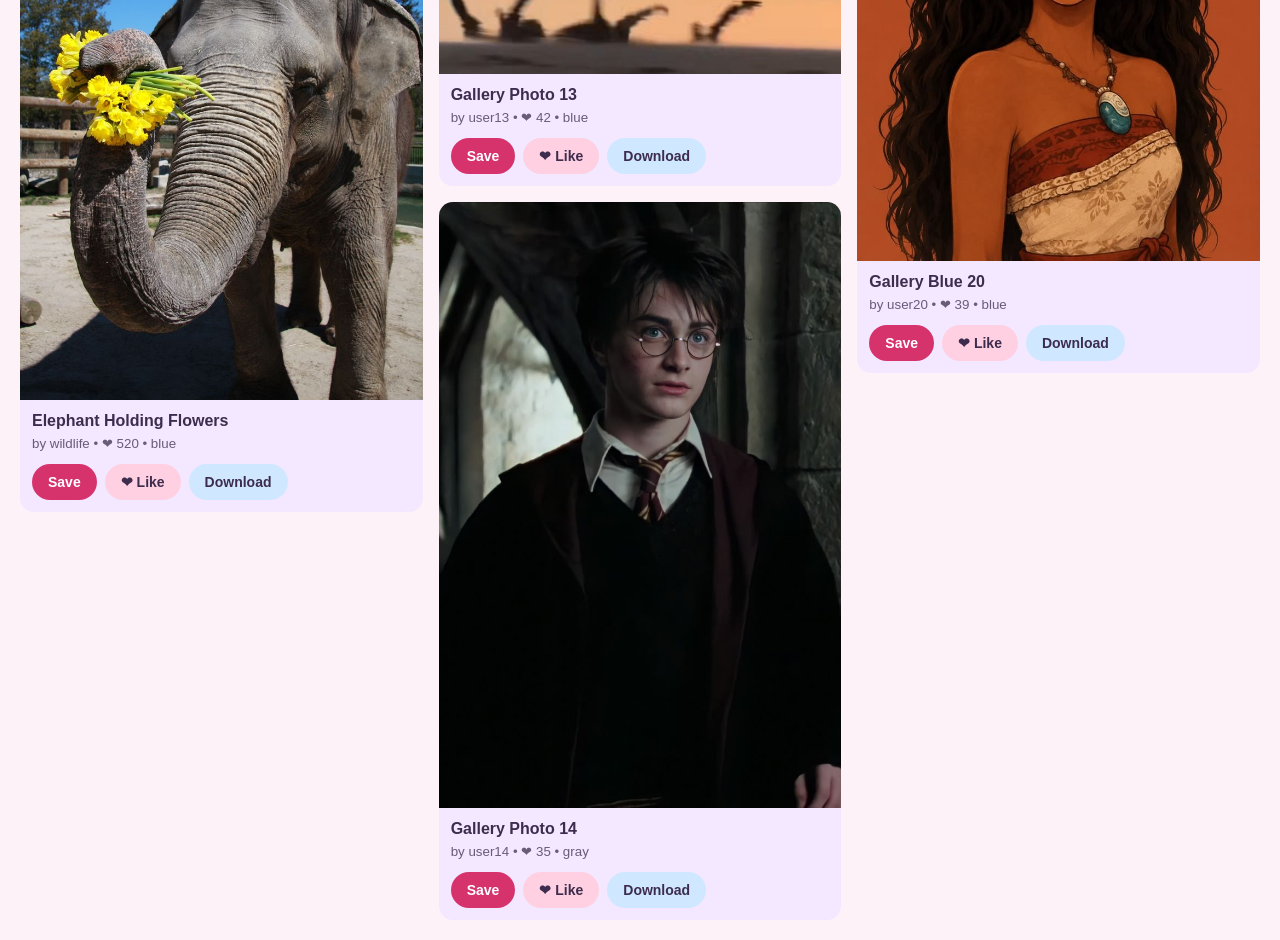
==== commit 9bcd2bd6: "Update website" ====
--- a/index.html
+++ b/index.html
@@ -17,7 +17,7 @@
 
     <div class="nav-actions">
       <button id="dark-toggle">🌙 Dark Mode</button>
-      <!-- CORRECT: onclick="uploadImage()" -->
+      <!-- BUG 4: Upload button triggers download function -->
       <button id="upload-btn" onclick="downloadImage()">⬆ Upload Pin</button>
       <button id="preview-test-btn" title="My uploads">🖼 My Uploads</button>
       <input type="file" id="file-input" accept="image/*" hidden />
--- a/style.css
+++ b/style.css
@@ -13,6 +13,7 @@
   --sky: #cfe8ff;
 }
 
+/* BUG 7: Dark mode turns the entire website upside down */
 [data-theme="dark"] {
   --background-color: #121212;
   --text-color: #ffffff;
@@ -26,6 +27,8 @@
   --peach: #5a3a2e;
   --rose: #5c2f45;
   --sky: #26435f;
+
+  transform: rotate(180deg);
 }
 
 * { box-sizing: border-box; margin: 0; padding: 0; }
@@ -34,6 +37,7 @@
   color: var(--text-color);
   font-family: "Quicksand", "Trebuchet MS", sans-serif;
   font-weight: 500;
+  transition: transform 0.5s ease;
 }
 button, input { font-family: inherit; }
 
@@ -42,7 +46,7 @@
   padding: 14px 24px; background: var(--nav-bg);
   position: sticky; top: 0; z-index: 10; border-bottom: 1px solid var(--border-color);
 }
-.logo { font-family: "Pacifico", cursive; font-size: 30px; color: var(--accent); }
+.logo { font-family: "Pacifico", cursive; font-size: 30px; color: var(--accent); display: inline-block; }
 .logo span { color: var(--text-color); }
 
 /* Shorter, prettier search bar */
@@ -72,7 +76,7 @@
   background: var(--lavender); color: var(--text-color); cursor: pointer;
 }
 
-/* Bigger buttons, each with its own pastel color */
+/* Bigger buttons */
 .nav-actions { display: flex; align-items: center; gap: 10px; }
 .nav-actions button {
   padding: 12px 20px; font-size: 15px; font-weight: 700;
@@ -126,7 +130,7 @@
 }
 .pin-card.fall { animation: fallDrop 1.2s ease-in forwards; z-index: 50; }
 
-.modal { position: fixed; inset: 0; background: rgba(0,0,0,0.6); display: flex; align-items: center; justify-content: center; }
+.modal { position: fixed; inset: 0; background: rgba(0,0,0,0.6); display: flex; align-items: center; justify-content: center; z-index: 100; }
 .modal.hidden, .hidden { display: none; }
 .modal-content { background: var(--background-color); padding: 20px; border-radius: 14px; max-width: 500px; width: 90%; text-align: center; }
 .modal-content img { width: 100%; border-radius: 8px; }
@@ -143,10 +147,10 @@
 @keyframes heartPop { 0% { transform: scale(1); } 40% { transform: scale(1.6); color: var(--accent); } 100% { transform: scale(1); } }
 .pin-info .heart.heart-pop { animation: heartPop 0.35s ease; }
 
-/* BUG 1: image disappears on hover. CORRECT: delete this rule */
+/* BUG 1: Image disappears on hover */
 .pin-card img:hover { opacity: 0; }
 
-/* BUG 3: Save expands over the whole page */
+/* BUG 3: Save overlay */
 #save-overlay {
   position: fixed; inset: 0; z-index: 500;
   background: var(--accent); color: #fff;
@@ -159,7 +163,7 @@
   to { transform: scale(1); border-radius: 0; }
 }
 
-/* BUG 6: page shakes and cracks on search */
+/* BUG 6: Page shakes and shatters */
 @keyframes shake {
   0%, 100% { transform: translate(0, 0); }
   20% { transform: translate(-12px, 8px) rotate(-1deg); }
